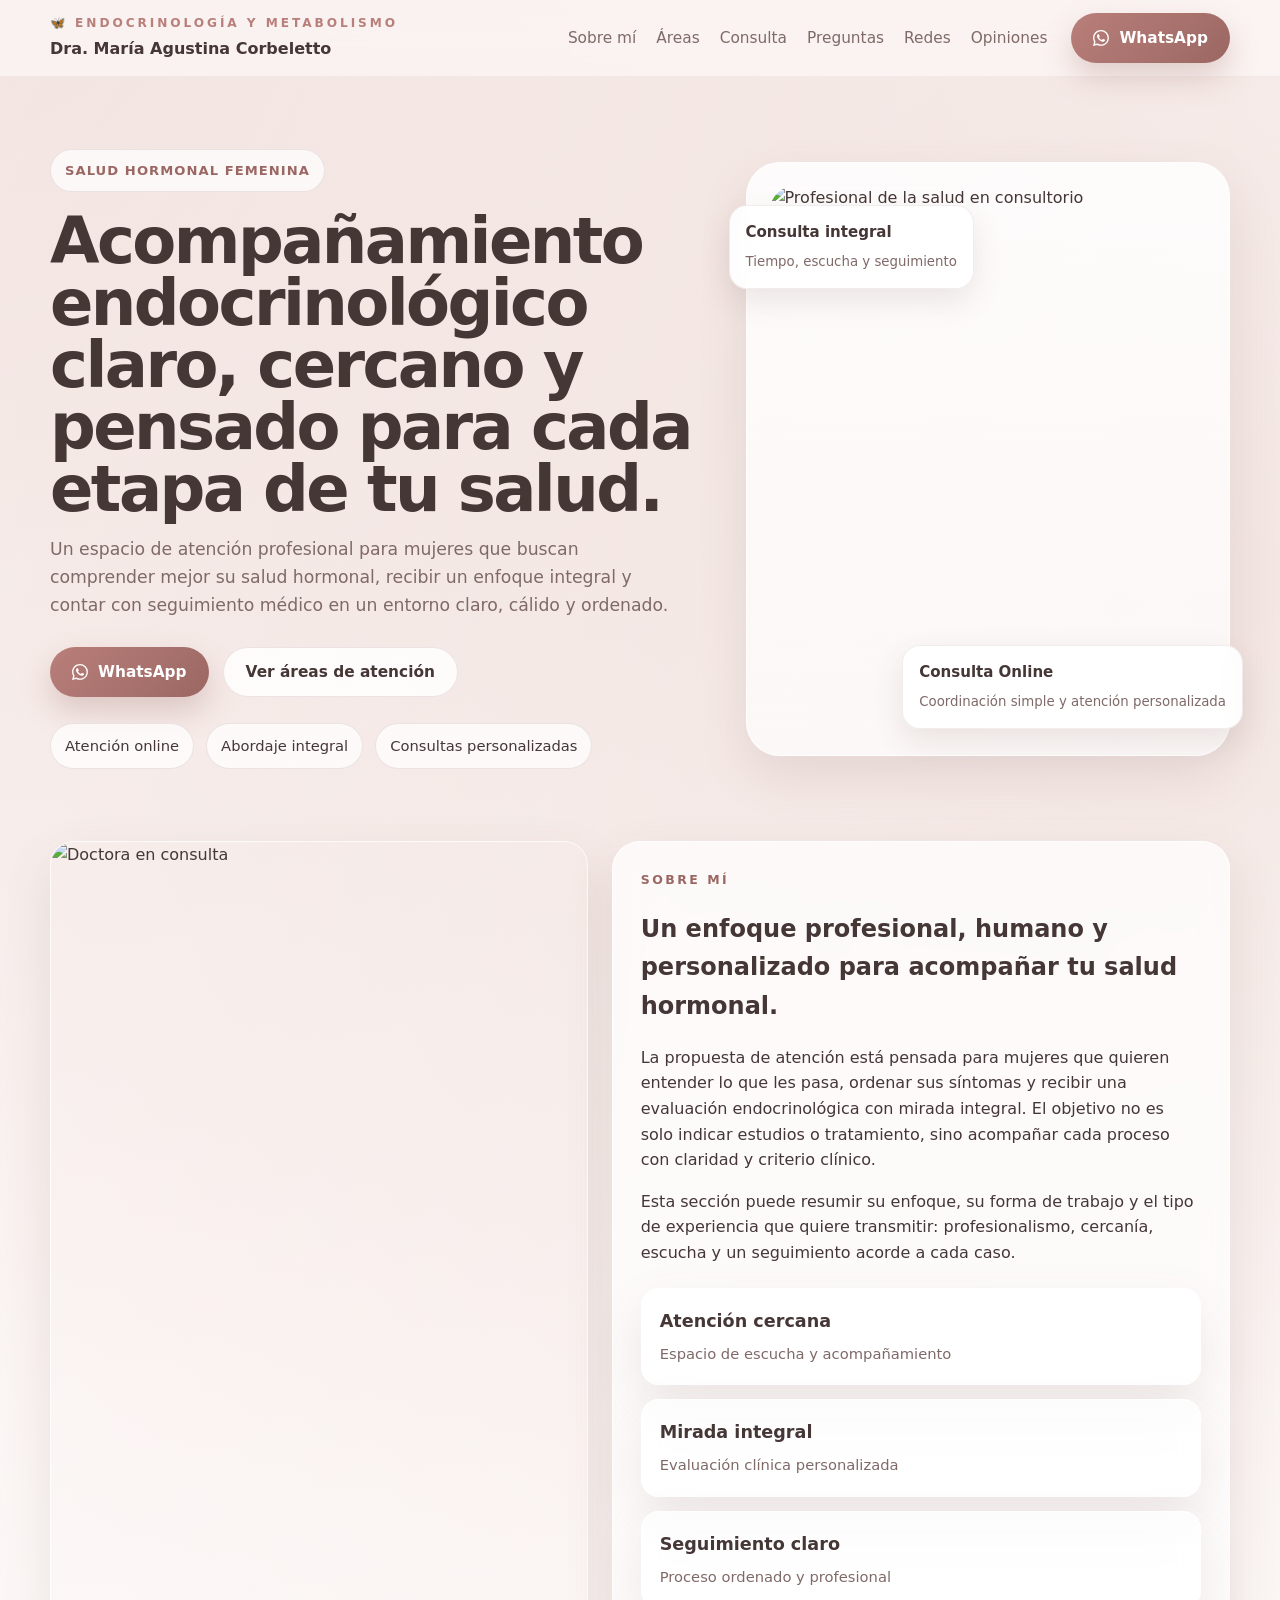
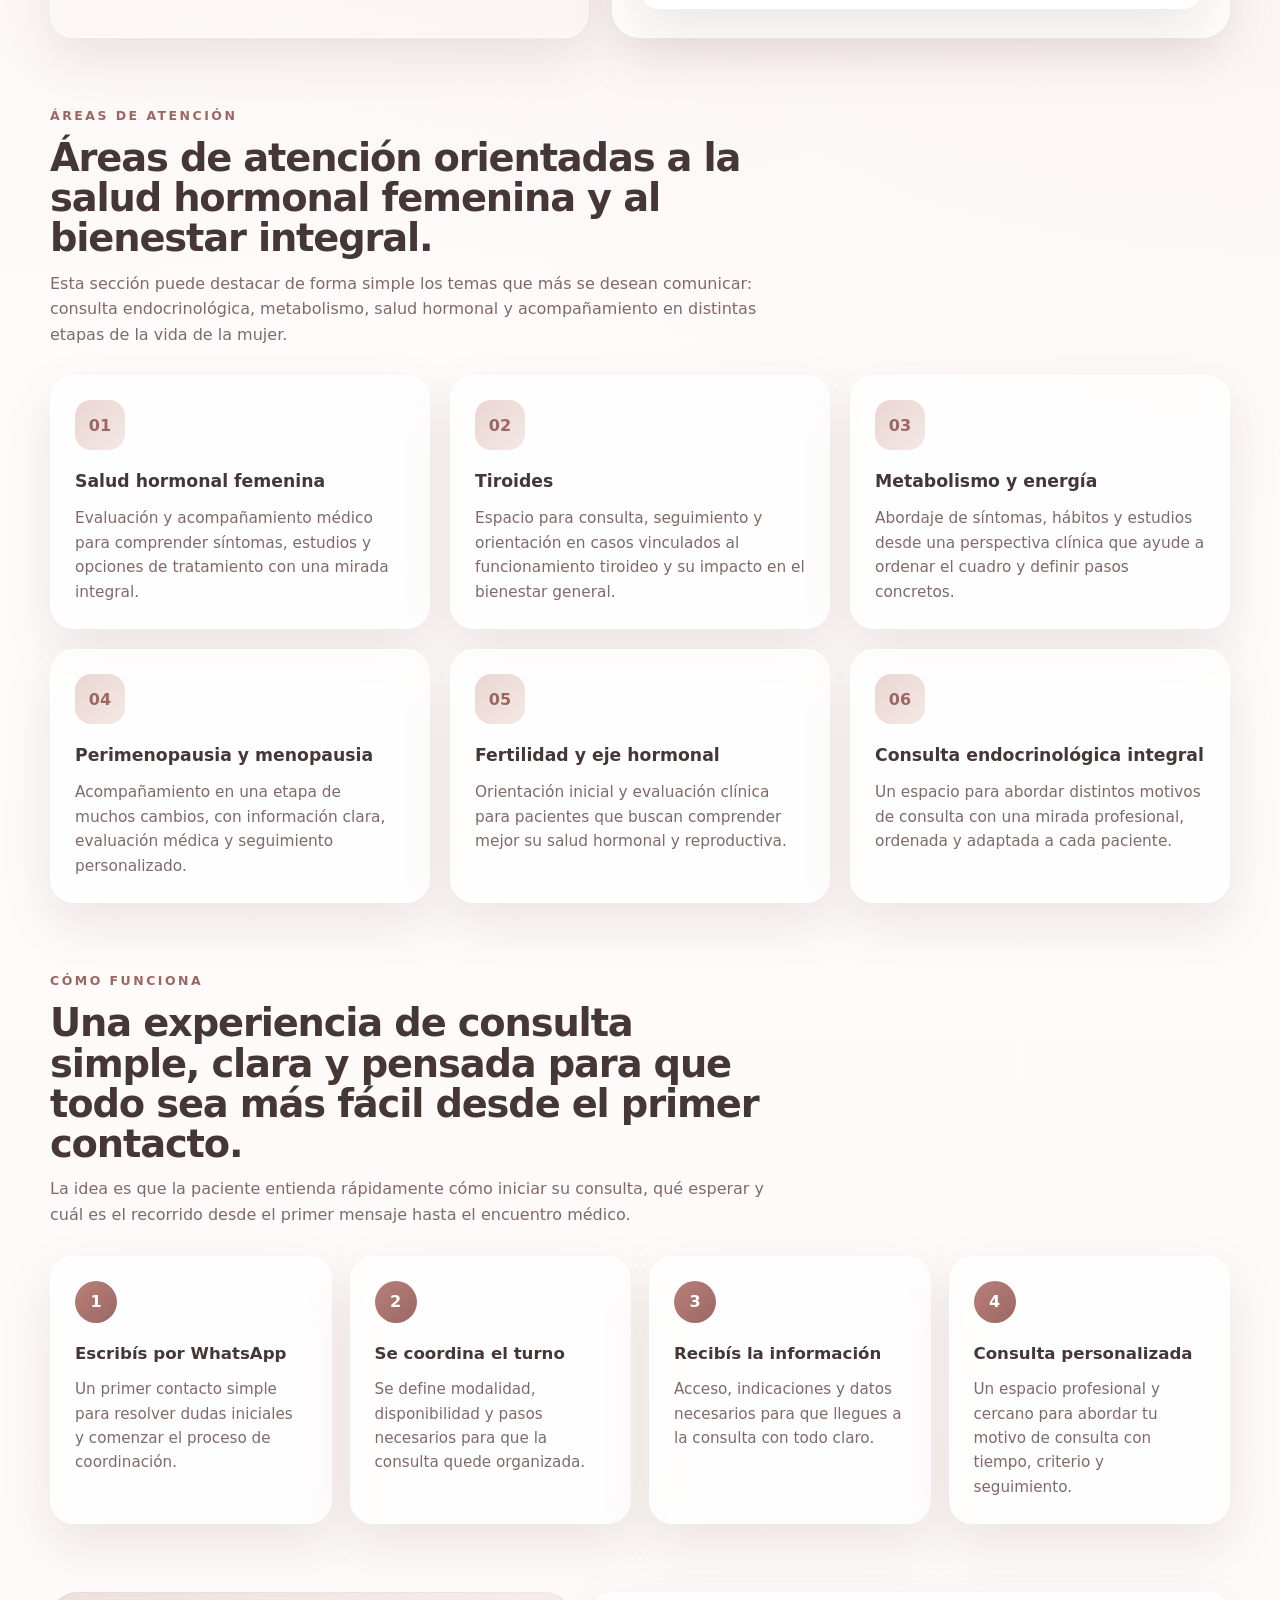
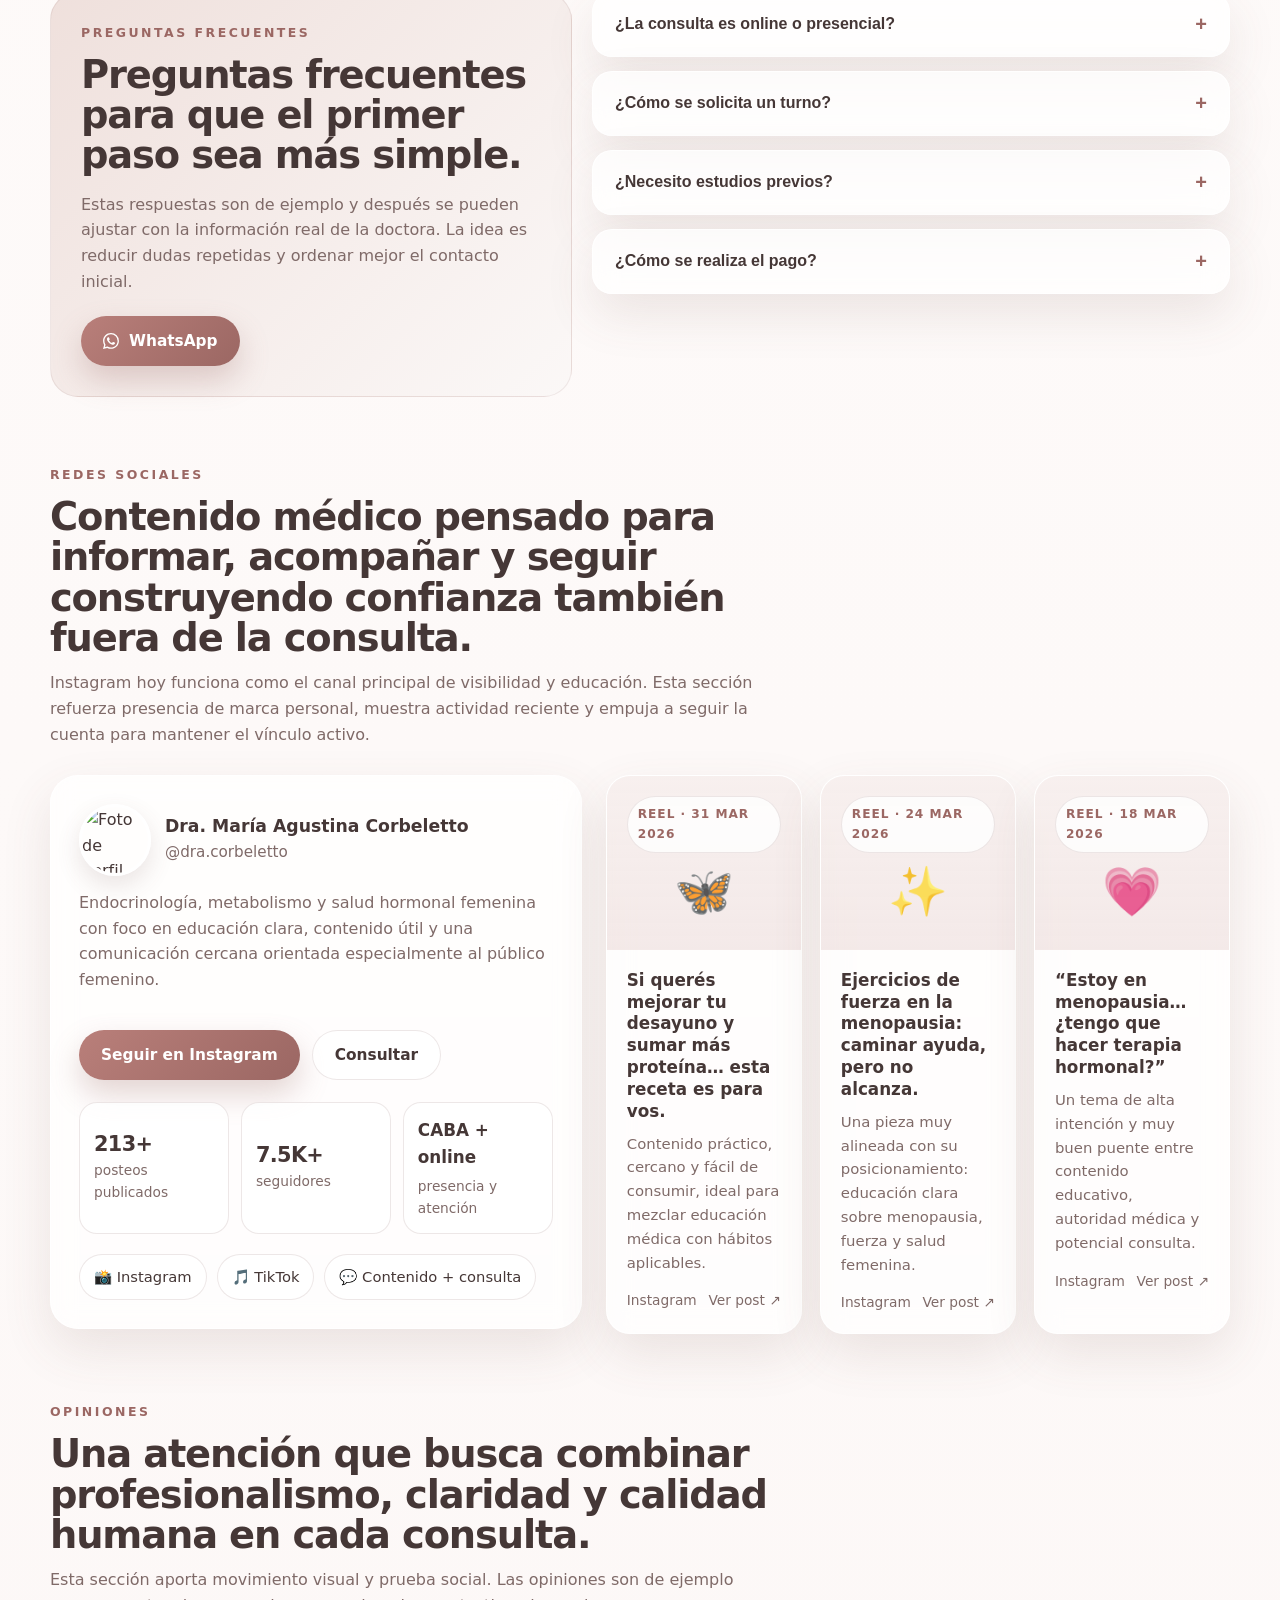
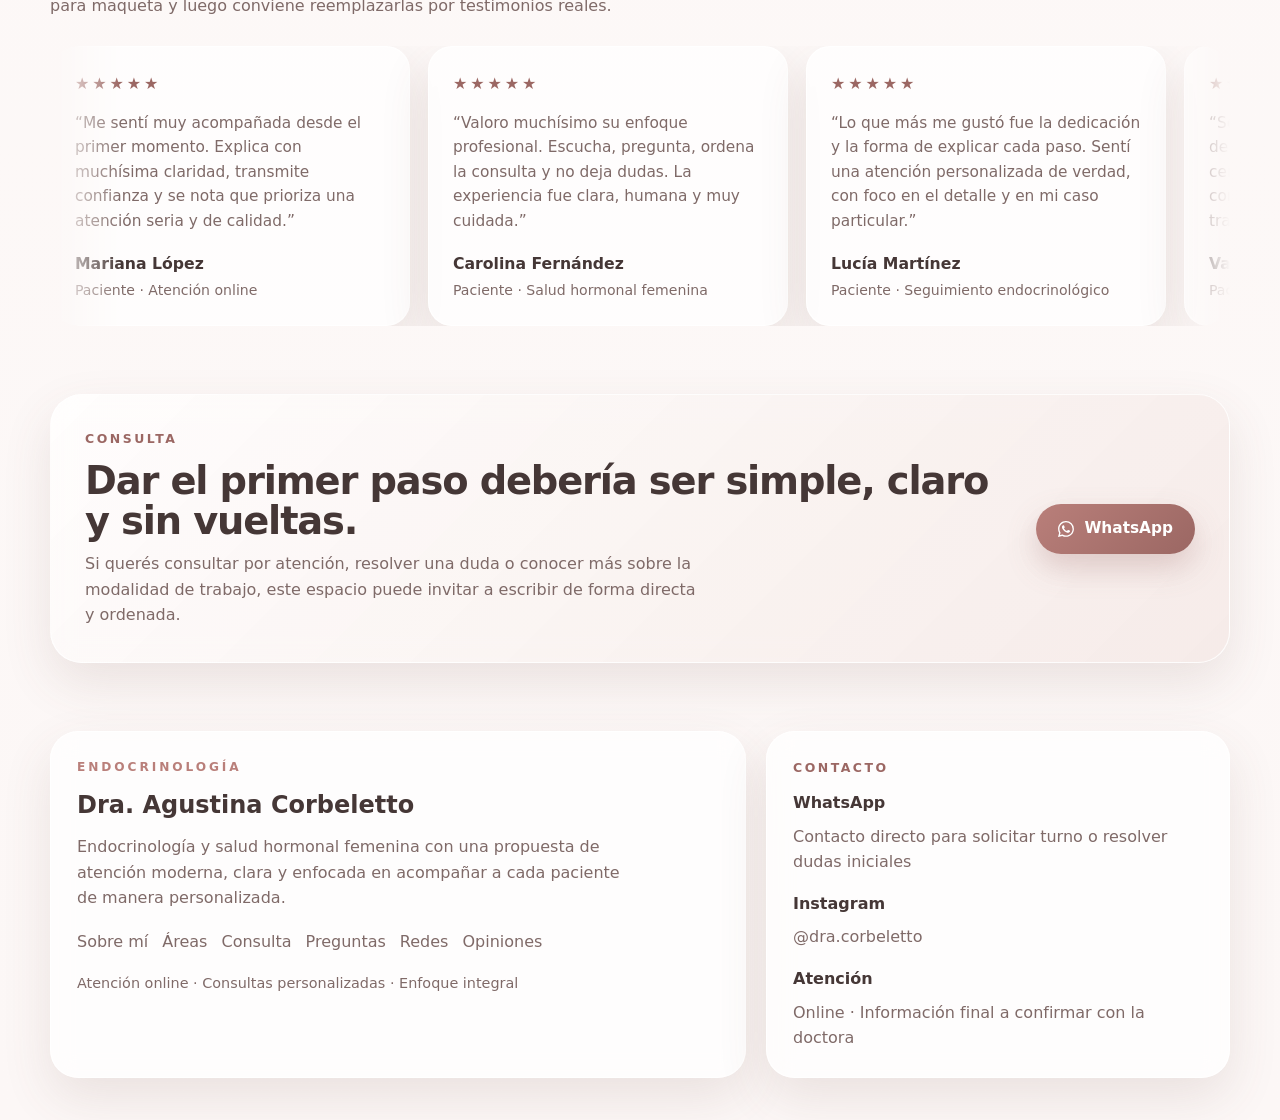
==== DraCorbeletto.html @ 0c569288 "FC" ====
<!DOCTYPE html>
<html lang="es">
  <head>
    <meta charset="UTF-8" />
    <meta name="viewport" content="width=device-width, initial-scale=1.0" />
    <meta name="description" content="Dra. María Agustina Corbeletto. Endocrinología, metabolismo y salud hormonal femenina con atención online." />
    <meta name="keywords" content="endocrinología, salud hormonal femenina, metabolismo, tiroides, menopausia, fertilidad, endocrinóloga, CABA, Recoleta, videoconsulta" />
    <meta name="author" content="Dra. María Agustina Corbeletto" />
    <meta name="robots" content="index, follow, max-image-preview:large" />
    <meta name="theme-color" content="#b97f7a" />
    <meta name="format-detection" content="telephone=no" />
    <meta property="og:locale" content="es_AR" />
    <meta property="og:type" content="website" />
    <meta property="og:title" content="Dra. María Agustina Corbeletto | Endocrinología y salud hormonal femenina" />
    <meta property="og:description" content="Atención online con enfoque integral en salud hormonal femenina, metabolismo, tiroides y menopausia." />
    <meta property="og:site_name" content="Dra. María Agustina Corbeletto" />
    <meta property="og:image" content="/DraCorbeletto/img/IMG_2350.JPG" />
    <meta property="twitter:card" content="summary_large_image" />
    <meta property="twitter:title" content="Dra. María Agustina Corbeletto | Endocrinología y salud hormonal femenina" />
    <meta property="twitter:description" content="Atención online con enfoque integral en salud hormonal femenina, metabolismo, tiroides y menopausia." />
    <meta property="twitter:image" content="/DraCorbeletto/img/IMG_2350.JPG" />
    <!-- Reemplazar estas URLs por el dominio final al publicar -->
    <link rel="canonical" href="https://tusitio.com/" />
    <meta property="og:url" content="https://tusitio.com/" />
    <link rel="icon" type="image/svg+xml" href="data:image/svg+xml,%3Csvg xmlns='http://www.w3.org/2000/svg' viewBox='0 0 100 100'%3E%3Ctext y='.9em' font-size='90'%3E🦋%3C/text%3E%3C/svg%3E" />
    <title>Dra. María Agustina Corbeletto | Endocrinología y salud hormonal femenina</title>
    <style>
      :root {
        --bg: #fcf7f6;
        --surface: rgba(255, 255, 255, 0.72);
        --surface-strong: #ffffff;
        --text: #453736;
        --muted: #7f6a68;
        --line: rgba(146, 108, 104, 0.16);
        --primary: #b97f7a;
        --primary-dark: #9b6763;
        --accent: #ead6d2;
        --accent-2: #f4e8e5;
        --shadow: 0 20px 50px rgba(103, 73, 69, 0.12);
        --radius-xl: 28px;
        --radius-lg: 20px;
        --radius-md: 16px;
        --max: 1180px;
      }

      * {
        box-sizing: border-box;
      }

      html {
        scroll-behavior: smooth;
      }

      body {
        margin: 0;
        font-family: Inter, ui-sans-serif, system-ui, -apple-system, BlinkMacSystemFont, "Segoe UI", sans-serif;
        color: var(--text);
        background:
          radial-gradient(circle at top left, rgba(233, 210, 205, 0.55), transparent 32%),
          radial-gradient(circle at right 10%, rgba(244, 232, 229, 0.9), transparent 28%),
          linear-gradient(180deg, #fffdfc 0%, var(--bg) 100%);
        line-height: 1.6;
      }

      img {
        max-width: 100%;
        display: block;
      }

      a {
        color: inherit;
        text-decoration: none;
      }

      .container {
        width: min(calc(100% - 32px), var(--max));
        margin: 0 auto;
      }

      .site-header {
        position: sticky;
        top: 0;
        z-index: 1000;
        backdrop-filter: blur(18px);
        background: rgba(252, 247, 246, 0.72);
        border-bottom: 1px solid rgba(146, 108, 104, 0.08);
      }

      .header-inner {
        min-height: 76px;
        display: flex;
        align-items: center;
        justify-content: space-between;
        gap: 20px;
      }

      .brand {
        display: flex;
        flex-direction: column;
        gap: 2px;
      }

      .brand-mark {
        font-size: 0.76rem;
        letter-spacing: 0.24em;
        text-transform: uppercase;
        color: var(--primary);
        font-weight: 700;
      }

      .brand-name {
        font-size: 1rem;
        font-weight: 600;
      }

      .nav {
        display: flex;
        align-items: center;
        gap: 24px;
      }

      .nav-links {
        display: flex;
        gap: 20px;
        color: var(--muted);
        font-size: 0.96rem;
      }

      .nav-links a:hover {
        color: var(--text);
      }

      .btn {
        display: inline-flex;
        align-items: center;
        justify-content: center;
        gap: 10px;
        min-height: 50px;
        padding: 0 22px;
        border-radius: 999px;
        font-size: 0.96rem;
        font-weight: 600;
        transition: transform 0.2s ease, box-shadow 0.2s ease, background 0.2s ease;
        cursor: pointer;
      }

      .btn:hover {
        transform: translateY(-1px);
      }

      .btn-primary {
        color: #fff;
        background: linear-gradient(135deg, var(--primary) 0%, var(--primary-dark) 100%);
        box-shadow: 0 14px 30px rgba(155, 103, 99, 0.28);
      }

      .btn-secondary {
        color: var(--text);
        background: rgba(255, 255, 255, 0.84);
        border: 1px solid var(--line);
      }

      .hero {
        padding: 72px 0 38px;
      }

      .hero-grid {
        display: grid;
        grid-template-columns: 1.15fr 0.85fr;
        align-items: center;
        gap: 40px;
      }

      .eyebrow {
        display: inline-flex;
        align-items: center;
        gap: 8px;
        padding: 10px 14px;
        background: rgba(255, 255, 255, 0.72);
        border: 1px solid var(--line);
        border-radius: 999px;
        font-size: 0.82rem;
        color: var(--primary-dark);
        font-weight: 700;
        letter-spacing: 0.08em;
        text-transform: uppercase;
      }

      .hero h1 {
        margin: 18px 0 16px;
        font-size: clamp(2.5rem, 5vw, 4.8rem);
        line-height: 0.97;
        letter-spacing: -0.04em;
      }

      .hero p {
        margin: 0;
        max-width: 620px;
        color: var(--muted);
        font-size: 1.08rem;
      }

      .hero-actions {
        display: flex;
        gap: 14px;
        flex-wrap: wrap;
        margin-top: 28px;
      }

      .hero-points {
        display: flex;
        flex-wrap: wrap;
        gap: 12px;
        margin-top: 26px;
      }

      .pill {
        padding: 10px 14px;
        border-radius: 999px;
        background: rgba(255, 255, 255, 0.72);
        border: 1px solid var(--line);
        color: var(--text);
        font-size: 0.92rem;
      }

      .hero-card {
        position: relative;
        border-radius: 34px;
        padding: 22px;
        background: linear-gradient(180deg, rgba(255,255,255,0.84), rgba(255,255,255,0.68));
        border: 1px solid rgba(255,255,255,0.8);
        box-shadow: var(--shadow);
      }

      .portrait {
        aspect-ratio: 4 / 5;
        border-radius: 28px;
        overflow: hidden;
        position: relative;
      }

      .portrait img {
        width: 100%;
        height: 100%;
        object-fit: cover;
      }

      .floating-card {
        position: absolute;
        background: rgba(255, 255, 255, 0.92);
        border: 1px solid rgba(146, 108, 104, 0.12);
        backdrop-filter: blur(12px);
        box-shadow: 0 12px 30px rgba(104, 72, 69, 0.12);
        border-radius: 18px;
        padding: 14px 16px;
      }

      .floating-card.top {
        left: -18px;
        top: 42px;
      }

      .floating-card.bottom {
        right: -14px;
        bottom: 26px;
      }

      .floating-card strong {
        display: block;
        font-size: 0.94rem;
        margin-bottom: 4px;
      }

      .floating-card small {
        color: var(--muted);
      }

      section {
        padding: 34px 0;
      }

      .section-head {
        max-width: 720px;
        margin-bottom: 28px;
      }

      .section-kicker {
        font-size: 0.78rem;
        font-weight: 700;
        color: var(--primary-dark);
        text-transform: uppercase;
        letter-spacing: 0.2em;
        margin-bottom: 12px;
      }

      .section-head h2 {
        margin: 0 0 12px;
        font-size: clamp(1.85rem, 3vw, 3rem);
        line-height: 1.05;
        letter-spacing: -0.03em;
      }

      .section-head p {
        margin: 0;
        color: var(--muted);
        font-size: 1rem;
      }

      .about-grid {
        display: grid;
        grid-template-columns: 1fr 1.15fr;
        gap: 24px;
      }

      .glass-card,
      .feature-card,
      .step,
      .faq-item,
      .cta-box,
      .metric,
      .contact-card {
        background: var(--surface);
        border: 1px solid rgba(255, 255, 255, 0.8);
        backdrop-filter: blur(12px);
        box-shadow: var(--shadow);
      }

      .glass-card {
        border-radius: var(--radius-xl);
        padding: 28px;
      }

      .about-image {
        min-height: 420px;
        border-radius: 24px;
        overflow: hidden;
        border: 1px solid rgba(255,255,255,0.8);
        box-shadow: var(--shadow);
      }

      .about-image img {
        width: 100%;
        height: 100%;
        min-height: 420px;
        object-fit: cover;
      }

      .metric-row {
        display: grid;
        grid-template-columns: repeat(1, 1fr);
        gap: 14px;
        margin-top: 22px;
      }

      .metric {
        border-radius: 18px;
        padding: 18px;
      }

      .metric strong {
        display: block;
        font-size: 1.1rem;
        margin-bottom: 6px;
      }

      .metric span {
        color: var(--muted);
        font-size: 0.92rem;
      }

      .features-grid {
        display: grid;
        grid-template-columns: repeat(3, 1fr);
        gap: 20px;
      }

      .feature-card {
        border-radius: 24px;
        padding: 24px;
      }

      .feature-icon {
        width: 50px;
        height: 50px;
        border-radius: 16px;
        background: linear-gradient(135deg, var(--accent) 0%, var(--accent-2) 100%);
        display: grid;
        place-items: center;
        font-weight: 800;
        color: var(--primary-dark);
        margin-bottom: 18px;
      }

      .feature-card h3 {
        margin: 0 0 10px;
        font-size: 1.08rem;
      }

      .feature-card p {
        margin: 0;
        color: var(--muted);
        font-size: 0.96rem;
      }

      .steps-grid {
        display: grid;
        grid-template-columns: repeat(4, 1fr);
        gap: 18px;
      }

      .step {
        border-radius: 24px;
        padding: 24px;
        position: relative;
      }

      .step-number {
        display: inline-flex;
        align-items: center;
        justify-content: center;
        width: 42px;
        height: 42px;
        border-radius: 999px;
        background: linear-gradient(135deg, var(--primary) 0%, var(--primary-dark) 100%);
        color: white;
        font-weight: 700;
        margin-bottom: 18px;
      }

      .step h3 {
        margin: 0 0 10px;
        font-size: 1.04rem;
      }

      .step p {
        margin: 0;
        color: var(--muted);
        font-size: 0.95rem;
      }

      .faq-layout {
        display: grid;
        grid-template-columns: 0.9fr 1.1fr;
        gap: 20px;
        align-items: start;
      }

      .faq-side {
        padding: 30px;
        border-radius: 28px;
        background: linear-gradient(135deg, #efe0dc 0%, #fbf8f7 100%);
        border: 1px solid rgba(146, 108, 104, 0.12);
      }

      .faq-side p {
        color: var(--muted);
        margin-bottom: 22px;
      }

      .faq-list {
        display: grid;
        gap: 14px;
      }

      .faq-item {
        border-radius: 20px;
        overflow: hidden;
      }

      .faq-question {
        width: 100%;
        border: 0;
        background: transparent;
        text-align: left;
        padding: 20px 22px;
        font-size: 1rem;
        font-weight: 600;
        color: var(--text);
        display: flex;
        align-items: center;
        justify-content: space-between;
        cursor: pointer;
      }

      .faq-question span:last-child {
        color: var(--primary-dark);
        font-size: 1.25rem;
      }

      .faq-answer {
        max-height: 0;
        overflow: hidden;
        transition: max-height 0.28s ease;
      }

      .faq-answer p {
        margin: 0;
        padding: 0 22px 20px;
        color: var(--muted);
      }

      .cta-box {
        border-radius: 32px;
        padding: 34px;
        display: flex;
        align-items: center;
        justify-content: space-between;
        gap: 28px;
        background: linear-gradient(135deg, rgba(255,255,255,0.76) 0%, rgba(244,232,229,0.82) 100%);
      }

      .cta-box h2 {
        margin: 0 0 10px;
        font-size: clamp(1.8rem, 3vw, 3rem);
        line-height: 1.04;
        letter-spacing: -0.03em;
      }

      .cta-box p {
        margin: 0;
        color: var(--muted);
        max-width: 620px;
      }
      .social-shell {
        display: grid;
        grid-template-columns: 0.92fr 1.08fr;
        gap: 24px;
        align-items: start;
      }

      .social-profile,
      .social-post {
        background: var(--surface);
        border: 1px solid rgba(255, 255, 255, 0.8);
        backdrop-filter: blur(12px);
        box-shadow: var(--shadow);
      }

      .social-profile {
        border-radius: 28px;
        padding: 28px;
        position: sticky;
        top: 110px;
      }

      .social-badge {
        display: inline-flex;
        align-items: center;
        gap: 10px;
        padding: 10px 14px;
        border-radius: 999px;
        background: rgba(255,255,255,0.8);
        border: 1px solid var(--line);
        font-size: 0.9rem;
        color: var(--primary-dark);
        font-weight: 700;
        margin-bottom: 18px;
      }


      .social-profile-head {
        display: flex;
        align-items: center;
        gap: 14px;
        margin-bottom: 14px;
      }

      .social-profile-avatar {
        width: 72px;
        height: 72px;
        border-radius: 50%;
        overflow: hidden;
        flex-shrink: 0;
        border: 3px solid rgba(255,255,255,0.9);
        box-shadow: 0 10px 24px rgba(103, 73, 69, 0.14);
      }

      .social-profile-avatar img {
        width: 100%;
        height: 100%;
        object-fit: cover;
      }

      .social-profile-title {
        min-width: 0;
      }

      .social-profile-title h3 {
        margin: 0 0 6px;
        font-size: 1.8rem;
        line-height: 1.05;
      }

      .social-profile-title .social-badge {
        margin-bottom: 0;
      }


      .social-profile p {
        margin: 0 0 18px;
        color: var(--muted);
      }

      .social-actions {
        display: flex;
        flex-wrap: wrap;
        gap: 12px;
        margin: 20px 0 22px;
      }

      .social-mini-stats {
        display: grid;
        grid-template-columns: repeat(3, 1fr);
        gap: 12px;
      }

      .social-stat {
        padding: 14px;
        border-radius: 18px;
        background: rgba(255,255,255,0.8);
        border: 1px solid var(--line);
      }

      .social-stat strong {
        display: block;
        font-size: 1.05rem;
        margin-bottom: 4px;
      }

      .social-stat span {
        color: var(--muted);
        font-size: 0.86rem;
      }

      .social-platforms {
        display: flex;
        flex-wrap: wrap;
        gap: 10px;
        margin-top: 20px;
      }

      .social-chip {
        display: inline-flex;
        align-items: center;
        gap: 8px;
        padding: 10px 14px;
        border-radius: 999px;
        background: rgba(255,255,255,0.8);
        border: 1px solid var(--line);
        color: var(--text);
        font-size: 0.92rem;
      }

      .social-grid {
        display: grid;
        grid-template-columns: repeat(3, 1fr);
        gap: 18px;
      }

      .social-post {
        border-radius: 24px;
        overflow: hidden;
      }

      .social-post-cover {
        aspect-ratio: 6 / 5;
        background: linear-gradient(180deg, rgba(233, 214, 210, 0.35) 0%, rgba(185, 127, 122, 0.16) 100%);
        padding: 20px;
        display: flex;
        flex-direction: column;
        justify-content: space-between;
      }

      .social-post-tag {
        align-self: flex-start;
        font-size: 0.76rem;
        font-weight: 700;
        letter-spacing: 0.08em;
        text-transform: uppercase;
        padding: 8px 10px;
        border-radius: 999px;
        background: rgba(255,255,255,0.82);
        border: 1px solid var(--line);
        color: var(--primary-dark);
      }

      .social-post-visual {
        display: flex;
        justify-content: center;
        align-items: center;
        font-size: 3rem;
        color: var(--primary-dark);
        opacity: 0.8;
      }

      .social-post-body {
        padding: 20px;
      }

      .social-post-body h3 {
        margin: 0 0 10px;
        font-size: 1.05rem;
        line-height: 1.3;
      }

      .social-post-body p {
        margin: 0 0 14px;
        color: var(--muted);
        font-size: 0.93rem;
      }
            .social-handle {
        display: flex;
        flex-direction: column;
        gap: 4px;
      }

      .social-handle strong {
        font-size: 1.08rem;
      }

      .social-handle span {
        color: var(--muted);
        font-size: 0.95rem;
      }

      .social-post-meta {
        display: flex;
        justify-content: space-between;
        gap: 10px;
        align-items: center;
        color: var(--muted);
        font-size: 0.86rem;
      }

      .site-footer {
        padding: 34px 0 42px;
      }

      .footer-grid {
        display: grid;
        grid-template-columns: 1.2fr 0.8fr;
        gap: 20px;
      }

      .contact-card {
        border-radius: 28px;
        padding: 26px;
      }

      .footer-links {
        display: flex;
        flex-wrap: wrap;
        gap: 14px;
        margin-top: 18px;
        color: var(--muted);
      }

      .footer-note {
        margin-top: 18px;
        font-size: 0.9rem;
        color: var(--muted);
      }

      .mobile-menu-btn {
        display: none;
        border: 0;
        background: rgba(255,255,255,0.84);
        width: 46px;
        height: 46px;
        border-radius: 14px;
        box-shadow: 0 10px 22px rgba(103, 73, 69, 0.08);
        cursor: pointer;
      }

      @media (max-width: 1080px) {
        .hero-grid,
        .about-grid,
        .faq-layout,
        .footer-grid,
        .cta-box,
        .social-shell {
          grid-template-columns: 1fr;
        }

        .social-grid {
          grid-template-columns: repeat(3, 1fr);
        }

        .social-profile {
          position: static;
          top: auto;
        }

        .features-grid {
          grid-template-columns: repeat(2, 1fr);
        }

        .steps-grid {
          grid-template-columns: repeat(2, 1fr);
        }

        .hero-card {
          max-width: 560px;
          margin: 0 auto;
        }
      }

      
      @media (max-width: 920px) {
        .testimonial-card {
          flex: 0 0 calc((100% - 18px) / 2);
        }
      }

      @media (max-width: 760px) {
        .nav-links,
        .desktop-cta {
          display: none;
        }

        .mobile-menu-btn {
          display: inline-grid;
          place-items: center;
        }

        .nav.is-open .nav-links {
          display: grid;
          position: absolute;
          left: 16px;
          right: 16px;
          top: 84px;
          gap: 0;
          background: rgba(255,255,255,0.95);
          border: 1px solid rgba(146, 108, 104, 0.12);
          border-radius: 20px;
          overflow: hidden;
          box-shadow: var(--shadow);
        }

        .nav.is-open .nav-links a {
          padding: 16px 18px;
          border-bottom: 1px solid rgba(146, 108, 104, 0.08);
        }

        .nav.is-open .nav-links a:last-child {
          border-bottom: 0;
        }

        .hero {
          padding-top: 40px;
        }

        .hero h1 {
          font-size: clamp(2.2rem, 12vw, 3.4rem);
        }

        .hero-actions {
          flex-direction: column;
        }

        .btn {
          width: 100%;
        }

        .features-grid,
        .steps-grid,
        .metric-row,
        .social-mini-stats,
        .social-grid {
          grid-template-columns: 1fr;
        }

        .testimonial-card {
          flex: 0 0 100%;
          width: 100%;
        }

        .testimonial-track {
          gap: 0;
        }

        .testimonial-viewport {
          border-radius: 24px;
        }

        .testimonial-card {
          padding: 22px 18px;
        }

        .testimonial-card p {
          font-size: 0.94rem;
        }

        .testimonial-stars {
          letter-spacing: 0.12em;
        }

        .floating-card.top {
          left: 10px;
          top: 10px;
        }

        .floating-card.bottom {
          right: 10px;
          bottom: 10px;
        }
      }
    
      .social-profile {
        display: flex;
        flex-direction: column;
        justify-content: flex-start;
      }

      .social-profile-head {
        align-items: center;
      }

      .social-handle {
        min-width: 0;
      }

      .social-handle strong {
        display: block;
        font-size: 1.08rem;
        line-height: 1.2;
      }

      .social-handle span {
        display: block;
        color: var(--muted);
        font-size: 0.95rem;
      }

      .social-mini-stats .social-stat {
        min-height: 96px;
        display: flex;
        flex-direction: column;
        justify-content: center;
      }

      .social-mini-stats .social-stat strong[data-count] {
        font-size: 1.3rem;
        line-height: 1;
        letter-spacing: -0.03em;
      }

    
      .wa-icon {
        width: 18px;
        height: 18px;
        flex-shrink: 0;
        display: inline-block;
      }

      .btn-primary .wa-icon {
        color: #ffffff;
      }

      .btn-secondary .wa-icon {
        color: var(--primary-dark);
      }

      .testimonial-section {
        overflow: hidden;
      }

      .testimonial-slider {
        position: relative;
      }

      .testimonial-viewport {
        overflow: hidden;
        border-radius: 28px;
        mask-image: linear-gradient(to right, transparent 0, black 6%, black 94%, transparent 100%);
        -webkit-mask-image: linear-gradient(to right, transparent 0, black 6%, black 94%, transparent 100%);
      }

      .testimonial-track {
        display: flex;
        gap: 18px;
        width: max-content;
        will-change: transform;
        animation: testimonial-marquee 42s linear infinite;
      }

      .testimonial-slider:hover .testimonial-track {
        animation-play-state: paused;
      }

      .testimonial-card {
        flex: 0 0 360px;
        width: 360px;
        min-width: 360px;
        border-radius: 24px;
        padding: 24px;
        background: var(--surface);
        border: 1px solid rgba(255, 255, 255, 0.8);
        backdrop-filter: blur(12px);
        box-shadow: var(--shadow);
      }

      .testimonial-stars {
        color: var(--primary-dark);
        letter-spacing: 0.18em;
        margin-bottom: 14px;
        font-size: 1rem;
      }

      .testimonial-card p {
        margin: 0 0 18px;
        color: var(--muted);
        font-size: 0.96rem;
      }

      .testimonial-author {
        display: flex;
        flex-direction: column;
        gap: 2px;
      }

      .testimonial-author strong {
        font-size: 0.98rem;
      }

      .testimonial-author span {
        color: var(--muted);
        font-size: 0.88rem;
      }

      .testimonial-dots {
        display: none !important;
      }

      @keyframes testimonial-marquee {
        from { transform: translateX(0); }
        to { transform: translateX(calc(-50% - 9px)); }
      }

      @media (max-width: 920px) {
        .testimonial-track {
          animation-duration: 34s;
        }
        .testimonial-card {
          flex: 0 0 320px;
          width: 320px;
          min-width: 320px;
        }
      }

      @media (max-width: 760px) {
        .testimonial-viewport {
          border-radius: 24px;
          mask-image: none;
          -webkit-mask-image: none;
        }

        .testimonial-track {
          gap: 14px;
          animation-duration: 30s;
        }

        .testimonial-card {
          flex: 0 0 86vw;
          width: 86vw;
          min-width: 86vw;
          padding: 20px 18px;
        }

        .testimonial-card p {
          font-size: 0.94rem;
        }

        .testimonial-stars {
          letter-spacing: 0.12em;
        }
      }

    </style>
  </head>
  <body>
    <header class="site-header">
      <div class="container header-inner">
        <a href="#top" class="brand">
          <span class="brand-mark">🦋 Endocrinología y Metabolismo</span>
          <span class="brand-name">Dra. María Agustina Corbeletto</span>
        </a>

        <nav class="nav" id="nav">
          <div class="nav-links">
            <a href="#sobre">Sobre mí</a>
            <a href="#areas">Áreas</a>
            <a href="#proceso">Consulta</a>
            <a href="#faq">Preguntas</a>
            <a href="#redes">Redes</a>
            <a href="#opiniones">Opiniones</a>
          </div>
          <a href="#contacto" class="btn btn-primary desktop-cta"><svg xmlns="http://www.w3.org/2000/svg" width="16" height="16" fill="currentColor" class="bi bi-whatsapp" viewBox="0 0 16 16">
  <path d="M13.601 2.326A7.85 7.85 0 0 0 7.994 0C3.627 0 .068 3.558.064 7.926c0 1.399.366 2.76 1.057 3.965L0 16l4.204-1.102a7.9 7.9 0 0 0 3.79.965h.004c4.368 0 7.926-3.558 7.93-7.93A7.9 7.9 0 0 0 13.6 2.326zM7.994 14.521a6.6 6.6 0 0 1-3.356-.92l-.24-.144-2.494.654.666-2.433-.156-.251a6.56 6.56 0 0 1-1.007-3.505c0-3.626 2.957-6.584 6.591-6.584a6.56 6.56 0 0 1 4.66 1.931 6.56 6.56 0 0 1 1.928 4.66c-.004 3.639-2.961 6.592-6.592 6.592m3.615-4.934c-.197-.099-1.17-.578-1.353-.646-.182-.065-.315-.099-.445.099-.133.197-.513.646-.627.775-.114.133-.232.148-.43.05-.197-.1-.836-.308-1.592-.985-.59-.525-.985-1.175-1.103-1.372-.114-.198-.011-.304.088-.403.087-.088.197-.232.296-.346.1-.114.133-.198.198-.33.065-.134.034-.248-.015-.347-.05-.099-.445-1.076-.612-1.47-.16-.389-.323-.335-.445-.34-.114-.007-.247-.007-.38-.007a.73.73 0 0 0-.529.247c-.182.198-.691.677-.691 1.654s.71 1.916.81 2.049c.098.133 1.394 2.132 3.383 2.992.47.205.84.326 1.129.418.475.152.904.129 1.246.08.38-.058 1.171-.48 1.338-.943.164-.464.164-.86.114-.943-.049-.084-.182-.133-.38-.232"/>
</svg> WhatsApp</a>
          <button class="mobile-menu-btn" id="menuBtn" aria-label="Abrir menú">☰</button>
        </nav>
      </div>
    </header>

    <main id="top">
      <section class="hero">
        <div class="container hero-grid">
          <div>
            <div class="eyebrow">Salud hormonal femenina</div>
            <h1>Acompañamiento endocrinológico claro, cercano y pensado para cada etapa de tu salud.</h1>
            <p>
              Un espacio de atención profesional para mujeres que buscan comprender mejor su salud hormonal, recibir un enfoque integral y contar con seguimiento médico en un entorno claro, cálido y ordenado.
            </p>

            <div class="hero-actions">
              <a href="#contacto" class="btn btn-primary"><svg xmlns="http://www.w3.org/2000/svg" width="16" height="16" fill="currentColor" class="bi bi-whatsapp" viewBox="0 0 16 16">
  <path d="M13.601 2.326A7.85 7.85 0 0 0 7.994 0C3.627 0 .068 3.558.064 7.926c0 1.399.366 2.76 1.057 3.965L0 16l4.204-1.102a7.9 7.9 0 0 0 3.79.965h.004c4.368 0 7.926-3.558 7.93-7.93A7.9 7.9 0 0 0 13.6 2.326zM7.994 14.521a6.6 6.6 0 0 1-3.356-.92l-.24-.144-2.494.654.666-2.433-.156-.251a6.56 6.56 0 0 1-1.007-3.505c0-3.626 2.957-6.584 6.591-6.584a6.56 6.56 0 0 1 4.66 1.931 6.56 6.56 0 0 1 1.928 4.66c-.004 3.639-2.961 6.592-6.592 6.592m3.615-4.934c-.197-.099-1.17-.578-1.353-.646-.182-.065-.315-.099-.445.099-.133.197-.513.646-.627.775-.114.133-.232.148-.43.05-.197-.1-.836-.308-1.592-.985-.59-.525-.985-1.175-1.103-1.372-.114-.198-.011-.304.088-.403.087-.088.197-.232.296-.346.1-.114.133-.198.198-.33.065-.134.034-.248-.015-.347-.05-.099-.445-1.076-.612-1.47-.16-.389-.323-.335-.445-.34-.114-.007-.247-.007-.38-.007a.73.73 0 0 0-.529.247c-.182.198-.691.677-.691 1.654s.71 1.916.81 2.049c.098.133 1.394 2.132 3.383 2.992.47.205.84.326 1.129.418.475.152.904.129 1.246.08.38-.058 1.171-.48 1.338-.943.164-.464.164-.86.114-.943-.049-.084-.182-.133-.38-.232"/>
</svg> WhatsApp</a>
              <a href="#areas" class="btn btn-secondary">Ver áreas de atención</a>
            </div>

            <div class="hero-points">
              <span class="pill">Atención online</span>
              <span class="pill">Abordaje integral</span>
              <span class="pill">Consultas personalizadas</span>
            </div>
          </div>

          <div class="hero-card">
            <div class="portrait">
              <img src="/DraCorbeletto/img/IMG_2350.JPG" alt="Profesional de la salud en consultorio" />
            </div>

            <div class="floating-card top">
              <strong>Consulta integral</strong>
              <small>Tiempo, escucha y seguimiento</small>
            </div>

            <div class="floating-card bottom">
              <strong>Consulta Online</strong>
              <small>Coordinación simple y atención personalizada</small>
            </div>
          </div>
        </div>
      </section>

      <section id="sobre">
        <div class="container about-grid">
          <div class="about-image">
            <img src="/DraCorbeletto/img/IMG_2359.JPG" alt="Doctora en consulta" />
          </div>

          <div class="glass-card">
            <div class="section-kicker">Sobre mí</div>
            <h2>Un enfoque profesional, humano y personalizado para acompañar tu salud hormonal.</h2>
            <p>
              La propuesta de atención está pensada para mujeres que quieren entender lo que les pasa, ordenar sus síntomas y recibir una evaluación endocrinológica con mirada integral. El objetivo no es solo indicar estudios o tratamiento, sino acompañar cada proceso con claridad y criterio clínico.
            </p>
            <p>
              Esta sección puede resumir su enfoque, su forma de trabajo y el tipo de experiencia que quiere transmitir: profesionalismo, cercanía, escucha y un seguimiento acorde a cada caso.
            </p>

            <div class="metric-row">
              <div class="metric">
                <strong>Atención cercana</strong>
                <span>Espacio de escucha y acompañamiento</span>
              </div>
              <div class="metric">
                <strong>Mirada integral</strong>
                <span>Evaluación clínica personalizada</span>
              </div>
              <div class="metric">
                <strong>Seguimiento claro</strong>
                <span>Proceso ordenado y profesional</span>
              </div>
            </div>
          </div>
        </div>
      </section>

      <section id="areas">
        <div class="container">
          <div class="section-head">
            <div class="section-kicker">Áreas de atención</div>
            <h2>Áreas de atención orientadas a la salud hormonal femenina y al bienestar integral.</h2>
            <p>
              Esta sección puede destacar de forma simple los temas que más se desean comunicar: consulta endocrinológica, metabolismo, salud hormonal y acompañamiento en distintas etapas de la vida de la mujer.
            </p>
          </div>

          <div class="features-grid">
            <article class="feature-card">
              <div class="feature-icon">01</div>
              <h3>Salud hormonal femenina</h3>
              <p>Evaluación y acompañamiento médico para comprender síntomas, estudios y opciones de tratamiento con una mirada integral.</p>
            </article>

            <article class="feature-card">
              <div class="feature-icon">02</div>
              <h3>Tiroides</h3>
              <p>Espacio para consulta, seguimiento y orientación en casos vinculados al funcionamiento tiroideo y su impacto en el bienestar general.</p>
            </article>

            <article class="feature-card">
              <div class="feature-icon">03</div>
              <h3>Metabolismo y energía</h3>
              <p>Abordaje de síntomas, hábitos y estudios desde una perspectiva clínica que ayude a ordenar el cuadro y definir pasos concretos.</p>
            </article>

            <article class="feature-card">
              <div class="feature-icon">04</div>
              <h3>Perimenopausia y menopausia</h3>
              <p>Acompañamiento en una etapa de muchos cambios, con información clara, evaluación médica y seguimiento personalizado.</p>
            </article>

            <article class="feature-card">
              <div class="feature-icon">05</div>
              <h3>Fertilidad y eje hormonal</h3>
              <p>Orientación inicial y evaluación clínica para pacientes que buscan comprender mejor su salud hormonal y reproductiva.</p>
            </article>

            <article class="feature-card">
              <div class="feature-icon">06</div>
              <h3>Consulta endocrinológica integral</h3>
              <p>Un espacio para abordar distintos motivos de consulta con una mirada profesional, ordenada y adaptada a cada paciente.</p>
            </article>
          </div>
        </div>
      </section>

      <section id="proceso">
        <div class="container">
          <div class="section-head">
            <div class="section-kicker">Cómo funciona</div>
            <h2>Una experiencia de consulta simple, clara y pensada para que todo sea más fácil desde el primer contacto.</h2>
            <p>
              La idea es que la paciente entienda rápidamente cómo iniciar su consulta, qué esperar y cuál es el recorrido desde el primer mensaje hasta el encuentro médico.
            </p>
          </div>

          <div class="steps-grid">
            <article class="step">
              <div class="step-number">1</div>
              <h3>Escribís por WhatsApp</h3>
              <p>Un primer contacto simple para resolver dudas iniciales y comenzar el proceso de coordinación.</p>
            </article>

            <article class="step">
              <div class="step-number">2</div>
              <h3>Se coordina el turno</h3>
              <p>Se define modalidad, disponibilidad y pasos necesarios para que la consulta quede organizada.</p>
            </article>

            <article class="step">
              <div class="step-number">3</div>
              <h3>Recibís la información</h3>
              <p>Acceso, indicaciones y datos necesarios para que llegues a la consulta con todo claro.</p>
            </article>

            <article class="step">
              <div class="step-number">4</div>
              <h3>Consulta personalizada</h3>
              <p>Un espacio profesional y cercano para abordar tu motivo de consulta con tiempo, criterio y seguimiento.</p>
            </article>
          </div>
        </div>
      </section>

      <section id="faq">
        <div class="container faq-layout">
          <div class="faq-side">
            <div class="section-kicker">Preguntas frecuentes</div>
            <h2 style="margin-top:0; margin-bottom: 12px; font-size: clamp(1.8rem, 3vw, 2.7rem); line-height: 1.05; letter-spacing: -0.03em;">
              Preguntas frecuentes para que el primer paso sea más simple.
            </h2>
            <p>
              Estas respuestas son de ejemplo y después se pueden ajustar con la información real de la doctora. La idea es reducir dudas repetidas y ordenar mejor el contacto inicial.
            </p>
            <a href="#" class="btn btn-primary"><svg xmlns="http://www.w3.org/2000/svg" width="16" height="16" fill="currentColor" class="bi bi-whatsapp" viewBox="0 0 16 16">
  <path d="M13.601 2.326A7.85 7.85 0 0 0 7.994 0C3.627 0 .068 3.558.064 7.926c0 1.399.366 2.76 1.057 3.965L0 16l4.204-1.102a7.9 7.9 0 0 0 3.79.965h.004c4.368 0 7.926-3.558 7.93-7.93A7.9 7.9 0 0 0 13.6 2.326zM7.994 14.521a6.6 6.6 0 0 1-3.356-.92l-.24-.144-2.494.654.666-2.433-.156-.251a6.56 6.56 0 0 1-1.007-3.505c0-3.626 2.957-6.584 6.591-6.584a6.56 6.56 0 0 1 4.66 1.931 6.56 6.56 0 0 1 1.928 4.66c-.004 3.639-2.961 6.592-6.592 6.592m3.615-4.934c-.197-.099-1.17-.578-1.353-.646-.182-.065-.315-.099-.445.099-.133.197-.513.646-.627.775-.114.133-.232.148-.43.05-.197-.1-.836-.308-1.592-.985-.59-.525-.985-1.175-1.103-1.372-.114-.198-.011-.304.088-.403.087-.088.197-.232.296-.346.1-.114.133-.198.198-.33.065-.134.034-.248-.015-.347-.05-.099-.445-1.076-.612-1.47-.16-.389-.323-.335-.445-.34-.114-.007-.247-.007-.38-.007a.73.73 0 0 0-.529.247c-.182.198-.691.677-.691 1.654s.71 1.916.81 2.049c.098.133 1.394 2.132 3.383 2.992.47.205.84.326 1.129.418.475.152.904.129 1.246.08.38-.058 1.171-.48 1.338-.943.164-.464.164-.86.114-.943-.049-.084-.182-.133-.38-.232"/>
</svg>WhatsApp</a>
          </div>

          <div class="faq-list">
            <div class="faq-item">
              <button class="faq-question">
                <span>¿La consulta es online o presencial?</span>
                <span>+</span>
              </button>
              <div class="faq-answer">
                <p>La landing puede mostrar ambas modalidades y aclarar en qué casos se ofrece cada una, junto con la ubicación o la plataforma utilizada.</p>
              </div>
            </div>

            <div class="faq-item">
              <button class="faq-question">
                <span>¿Cómo se solicita un turno?</span>
                <span>+</span>
              </button>
              <div class="faq-answer">
                <p>La idea es que el primer contacto sea por WhatsApp, con un mensaje simple que permita ordenar rápidamente la consulta y la disponibilidad.</p>
              </div>
            </div>

            <div class="faq-item">
              <button class="faq-question">
                <span>¿Necesito estudios previos?</span>
                <span>+</span>
              </button>
              <div class="faq-answer">
                <p>Esto puede aclararse con un texto breve: en algunos casos se solicitarán estudios según el motivo de consulta, y en otros se evaluará durante la primera entrevista.</p>
              </div>
            </div>

            <div class="faq-item">
              <button class="faq-question">
                <span>¿Cómo se realiza el pago?</span>
                <span>+</span>
              </button>
              <div class="faq-answer">
                <p>La respuesta final puede ajustarse al método real de pago y a la dinámica de confirmación que quiera usar la doctora para ordenar mejor su agenda.</p>
              </div>
            </div>
          </div>
        </div>
      </section>

      <section id="redes">
        <div class="container">
          <div class="section-head">
            <div class="section-kicker">Redes sociales</div>
            <h2>Contenido médico pensado para informar, acompañar y seguir construyendo confianza también fuera de la consulta.</h2>
            <p>
              Instagram hoy funciona como el canal principal de visibilidad y educación. Esta sección refuerza presencia de marca personal, muestra actividad reciente y empuja a seguir la cuenta para mantener el vínculo activo.
            </p>
          </div>

          <div class="social-shell">
            <aside class="social-profile">
              <div class="social-profile-head">
                <div class="social-profile-avatar">
                  <img src="/DraCorbeletto/img/Instagram_Profile.jpg" alt="Foto de perfil de la Dra. María Agustina Corbeletto" />
                </div>
                <div class="social-handle">
                  <strong>Dra. María Agustina Corbeletto</strong>
                  <span>@dra.corbeletto</span>
                </div>
              </div>
              <p>
                Endocrinología, metabolismo y salud hormonal femenina con foco en educación clara, contenido útil y una comunicación cercana orientada especialmente al público femenino.
              </p>

              <div class="social-actions">
                <a class="btn btn-primary" href="https://www.instagram.com/dra.corbeletto/" target="_blank" rel="noopener noreferrer">Seguir en Instagram</a>
                <a class="btn btn-secondary" href="#contacto">Consultar</a>
              </div>

              <div class="social-mini-stats">
                <div class="social-stat">
                  <strong data-count="220" data-suffix="+">0</strong>
                  <span>posteos publicados</span>
                </div>
                <div class="social-stat">
                  <strong data-count="7800" data-format="compact" data-suffix="+">0</strong>
                  <span>seguidores</span>
                </div>
                <div class="social-stat">
                  <strong>CABA + online</strong>
                  <span>presencia y atención</span>
                </div>
              </div>

              <div class="social-platforms">
                <span class="social-chip">📸 Instagram</span>
                <span class="social-chip">🎵 TikTok</span>
                <span class="social-chip">💬 Contenido + consulta</span>
              </div>
            </aside>

            <div class="social-grid">
              <article class="social-post">
                <div class="social-post-cover">
                  <span class="social-post-tag">Reel · 31 Mar 2026</span>
                  <div class="social-post-visual">🦋</div>
                </div>
                <div class="social-post-body">
                  <h3>Si querés mejorar tu desayuno y sumar más proteína… esta receta es para vos.</h3>
                  <p>Contenido práctico, cercano y fácil de consumir, ideal para mezclar educación médica con hábitos aplicables.</p>
                  <div class="social-post-meta">
                    <span>Instagram</span>
                    <a href="https://www.instagram.com/reel/DWkS0tRDY0e/" target="_blank" rel="noopener noreferrer">Ver post ↗</a>
                  </div>
                </div>
              </article>

              <article class="social-post">
                <div class="social-post-cover">
                  <span class="social-post-tag">Reel · 24 Mar 2026</span>
                  <div class="social-post-visual">✨</div>
                </div>
                <div class="social-post-body">
                  <h3>Ejercicios de fuerza en la menopausia: caminar ayuda, pero no alcanza.</h3>
                  <p>Una pieza muy alineada con su posicionamiento: educación clara sobre menopausia, fuerza y salud femenina.</p>
                  <div class="social-post-meta">
                    <span>Instagram</span>
                    <a href="https://www.instagram.com/reel/DWT-5NlNXoh/" target="_blank" rel="noopener noreferrer">Ver post ↗</a>
                  </div>
                </div>
              </article>

              <article class="social-post">
                <div class="social-post-cover">
                  <span class="social-post-tag">Reel · 18 Mar 2026</span>
                  <div class="social-post-visual">💗</div>
                </div>
                <div class="social-post-body">
                  <h3>“Estoy en menopausia… ¿tengo que hacer terapia hormonal?”</h3>
                  <p>Un tema de alta intención y muy buen puente entre contenido educativo, autoridad médica y potencial consulta.</p>
                  <div class="social-post-meta">
                    <span>Instagram</span>
                    <a href="https://www.instagram.com/reel/DWCy5RtDSkN/" target="_blank" rel="noopener noreferrer">Ver post ↗</a>
                  </div>
                </div>
              </article>
            </div>
          </div>
        </div>
      </section>

      
      
      <section id="opiniones" class="testimonial-section">
        <div class="container">
          <div class="section-head">
            <div class="section-kicker">Opiniones</div>
            <h2>Una atención que busca combinar profesionalismo, claridad y calidad humana en cada consulta.</h2>
            <p>
              Esta sección aporta movimiento visual y prueba social. Las opiniones son de ejemplo para maqueta y luego conviene reemplazarlas por testimonios reales.
            </p>
          </div>

          <div class="testimonial-slider" id="testimonialSlider">
            <div class="testimonial-viewport">
              <div class="testimonial-track" id="testimonialTrack">
                <article class="testimonial-card">
                  <div class="testimonial-stars">★★★★★</div>
                  <p>“Me sentí muy acompañada desde el primer momento. Explica con muchísima claridad, transmite confianza y se nota que prioriza una atención seria y de calidad.”</p>
                  <div class="testimonial-author">
                    <strong>Mariana López</strong>
                    <span>Paciente · Atención online</span>
                  </div>
                </article>

                <article class="testimonial-card">
                  <div class="testimonial-stars">★★★★★</div>
                  <p>“Valoro muchísimo su enfoque profesional. Escucha, pregunta, ordena la consulta y no deja dudas. La experiencia fue clara, humana y muy cuidada.”</p>
                  <div class="testimonial-author">
                    <strong>Carolina Fernández</strong>
                    <span>Paciente · Salud hormonal femenina</span>
                  </div>
                </article>

                <article class="testimonial-card">
                  <div class="testimonial-stars">★★★★★</div>
                  <p>“Lo que más me gustó fue la dedicación y la forma de explicar cada paso. Sentí una atención personalizada de verdad, con foco en el detalle y en mi caso particular.”</p>
                  <div class="testimonial-author">
                    <strong>Lucía Martínez</strong>
                    <span>Paciente · Seguimiento endocrinológico</span>
                  </div>
                </article>

                <article class="testimonial-card">
                  <div class="testimonial-stars">★★★★★</div>
                  <p>“Se nota el compromiso con la calidad de atención. Es muy profesional, cercana y ordenada. La consulta fue completa y me dejó mucha tranquilidad.”</p>
                  <div class="testimonial-author">
                    <strong>Valentina Rossi</strong>
                    <span>Paciente · Consulta inicial</span>
                  </div>
                </article>

                <article class="testimonial-card">
                  <div class="testimonial-stars">★★★★★</div>
                  <p>“Encontré una médica con mirada integral y excelente trato. Explica de forma simple, escucha con paciencia y hace que todo el proceso sea mucho más claro.”</p>
                  <div class="testimonial-author">
                    <strong>Julieta García</strong>
                    <span>Paciente · Atención online</span>
                  </div>
                </article>

                <article class="testimonial-card">
                  <div class="testimonial-stars">★★★★★</div>
                  <p>“Me dio mucha confianza por su profesionalismo y la calidad de atención. Se tomó el tiempo de escuchar, explicar y ordenar todo con muchísima claridad.”</p>
                  <div class="testimonial-author">
                    <strong>Sofía Benítez</strong>
                    <span>Paciente · Consulta de seguimiento</span>
                  </div>
                </article>

                <article class="testimonial-card">
                  <div class="testimonial-stars">★★★★★</div>
                  <p>“Me sentí muy acompañada desde el primer momento. Explica con muchísima claridad, transmite confianza y se nota que prioriza una atención seria y de calidad.”</p>
                  <div class="testimonial-author">
                    <strong>Mariana López</strong>
                    <span>Paciente · Atención online</span>
                  </div>
                </article>

                <article class="testimonial-card">
                  <div class="testimonial-stars">★★★★★</div>
                  <p>“Valoro muchísimo su enfoque profesional. Escucha, pregunta, ordena la consulta y no deja dudas. La experiencia fue clara, humana y muy cuidada.”</p>
                  <div class="testimonial-author">
                    <strong>Carolina Fernández</strong>
                    <span>Paciente · Salud hormonal femenina</span>
                  </div>
                </article>

                <article class="testimonial-card">
                  <div class="testimonial-stars">★★★★★</div>
                  <p>“Lo que más me gustó fue la dedicación y la forma de explicar cada paso. Sentí una atención personalizada de verdad, con foco en el detalle y en mi caso particular.”</p>
                  <div class="testimonial-author">
                    <strong>Lucía Martínez</strong>
                    <span>Paciente · Seguimiento endocrinológico</span>
                  </div>
                </article>

                <article class="testimonial-card">
                  <div class="testimonial-stars">★★★★★</div>
                  <p>“Se nota el compromiso con la calidad de atención. Es muy profesional, cercana y ordenada. La consulta fue completa y me dejó mucha tranquilidad.”</p>
                  <div class="testimonial-author">
                    <strong>Valentina Rossi</strong>
                    <span>Paciente · Consulta inicial</span>
                  </div>
                </article>

                <article class="testimonial-card">
                  <div class="testimonial-stars">★★★★★</div>
                  <p>“Encontré una médica con mirada integral y excelente trato. Explica de forma simple, escucha con paciencia y hace que todo el proceso sea mucho más claro.”</p>
                  <div class="testimonial-author">
                    <strong>Julieta García</strong>
                    <span>Paciente · Atención online</span>
                  </div>
                </article>

                <article class="testimonial-card">
                  <div class="testimonial-stars">★★★★★</div>
                  <p>“Me dio mucha confianza por su profesionalismo y la calidad de atención. Se tomó el tiempo de escuchar, explicar y ordenar todo con muchísima claridad.”</p>
                  <div class="testimonial-author">
                    <strong>Sofía Benítez</strong>
                    <span>Paciente · Consulta de seguimiento</span>
                  </div>
                </article>
              </div>
            </div>
          </div>
        </div>
      </section>



      <section id="contacto">
        <div class="container">
          <div class="cta-box">
            <div>
              <div class="section-kicker">Consulta</div>
              <h2>Dar el primer paso debería ser simple, claro y sin vueltas.</h2>
              <p>
                Si querés consultar por atención, resolver una duda o conocer más sobre la modalidad de trabajo, este espacio puede invitar a escribir de forma directa y ordenada.
              </p>
            </div>

            <div>
              <a href="#" class="btn btn-primary"><svg xmlns="http://www.w3.org/2000/svg" width="16" height="16" fill="currentColor" class="bi bi-whatsapp" viewBox="0 0 16 16">
  <path d="M13.601 2.326A7.85 7.85 0 0 0 7.994 0C3.627 0 .068 3.558.064 7.926c0 1.399.366 2.76 1.057 3.965L0 16l4.204-1.102a7.9 7.9 0 0 0 3.79.965h.004c4.368 0 7.926-3.558 7.93-7.93A7.9 7.9 0 0 0 13.6 2.326zM7.994 14.521a6.6 6.6 0 0 1-3.356-.92l-.24-.144-2.494.654.666-2.433-.156-.251a6.56 6.56 0 0 1-1.007-3.505c0-3.626 2.957-6.584 6.591-6.584a6.56 6.56 0 0 1 4.66 1.931 6.56 6.56 0 0 1 1.928 4.66c-.004 3.639-2.961 6.592-6.592 6.592m3.615-4.934c-.197-.099-1.17-.578-1.353-.646-.182-.065-.315-.099-.445.099-.133.197-.513.646-.627.775-.114.133-.232.148-.43.05-.197-.1-.836-.308-1.592-.985-.59-.525-.985-1.175-1.103-1.372-.114-.198-.011-.304.088-.403.087-.088.197-.232.296-.346.1-.114.133-.198.198-.33.065-.134.034-.248-.015-.347-.05-.099-.445-1.076-.612-1.47-.16-.389-.323-.335-.445-.34-.114-.007-.247-.007-.38-.007a.73.73 0 0 0-.529.247c-.182.198-.691.677-.691 1.654s.71 1.916.81 2.049c.098.133 1.394 2.132 3.383 2.992.47.205.84.326 1.129.418.475.152.904.129 1.246.08.38-.058 1.171-.48 1.338-.943.164-.464.164-.86.114-.943-.049-.084-.182-.133-.38-.232"/>
</svg>WhatsApp</a>
            </div>
          </div>
        </div>
      </section>
    </main>

    <footer class="site-footer">
      <div class="container footer-grid">
        <div class="contact-card">
          <div class="brand-mark">Endocrinología</div>
          <h3 style="margin: 8px 0 10px; font-size: 1.5rem;">Dra. Agustina Corbeletto</h3>
          <p style="margin: 0; color: var(--muted); max-width: 560px;">
            Endocrinología y salud hormonal femenina con una propuesta de atención moderna, clara y enfocada en acompañar a cada paciente de manera personalizada.
          </p>
          <div class="footer-links">
            <a href="#sobre">Sobre mí</a>
            <a href="#areas">Áreas</a>
            <a href="#proceso">Consulta</a>
            <a href="#faq">Preguntas</a>
            <a href="#redes">Redes</a>
            <a href="#opiniones">Opiniones</a>
          </div>
          <div class="footer-note">Atención online · Consultas personalizadas · Enfoque integral</div>
        </div>

        <div class="contact-card">
          <div class="section-kicker">Contacto</div>
          <p style="margin: 0 0 8px; font-weight: 600;">WhatsApp</p>
          <p style="margin: 0 0 16px; color: var(--muted);">Contacto directo para solicitar turno o resolver dudas iniciales</p>
          <p style="margin: 0 0 8px; font-weight: 600;">Instagram</p>
          <p style="margin: 0 0 16px; color: var(--muted);">@dra.corbeletto</p>
          <p style="margin: 0 0 8px; font-weight: 600;">Atención</p>
          <p style="margin: 0; color: var(--muted);">Online · Información final a confirmar con la doctora</p>
        </div>
      </div>
    </footer>

    
    <script>
      const faqButtons = document.querySelectorAll('.faq-question');

      faqButtons.forEach((button) => {
        button.addEventListener('click', () => {
          const answer = button.nextElementSibling;
          const icon = button.querySelector('span:last-child');
          const isOpen = answer.style.maxHeight;

          document.querySelectorAll('.faq-answer').forEach((el) => {
            el.style.maxHeight = null;
          });

          document.querySelectorAll('.faq-question span:last-child').forEach((el) => {
            el.textContent = '+';
          });

          if (!isOpen) {
            answer.style.maxHeight = answer.scrollHeight + 'px';
            icon.textContent = '−';
          }
        });
      });

      const menuBtn = document.getElementById('menuBtn');
      const nav = document.getElementById('nav');

      menuBtn?.addEventListener('click', () => {
        nav.classList.toggle('is-open');
      });

      document.querySelectorAll('.nav-links a').forEach((link) => {
        link.addEventListener('click', () => {
          nav.classList.remove('is-open');
        });
      });

      const counterElements = document.querySelectorAll('[data-count]');

      const formatCount = (value, format, suffix = '') => {
        let display = '';
        if (format === 'compact') {
          if (value >= 1000) {
            display = (value / 1000).toFixed(1).replace('.0', '') + 'K';
          } else {
            display = String(value);
          }
        } else {
          display = new Intl.NumberFormat('es-AR').format(value);
        }
        return display + suffix;
      };

      const animateCounter = (el) => {
        if (el.dataset.animated === 'true') return;
        el.dataset.animated = 'true';

        const target = Number(el.dataset.count || 0);
        const format = el.dataset.format || 'number';
        const suffix = el.dataset.suffix || '';
        const duration = 1800;
        const start = performance.now();

        const step = (now) => {
          const progress = Math.min((now - start) / duration, 1);
          const eased = 1 - Math.pow(1 - progress, 3);
          const current = Math.round(target * eased);
          el.textContent = formatCount(current, format, suffix);
          if (progress < 1) {
            requestAnimationFrame(step);
          } else {
            el.textContent = formatCount(target, format, suffix);
          }
        };

        requestAnimationFrame(step);
      };

      if ('IntersectionObserver' in window) {
        const countersObserver = new IntersectionObserver((entries, observer) => {
          entries.forEach((entry) => {
            if (entry.isIntersecting) {
              animateCounter(entry.target);
              observer.unobserve(entry.target);
            }
          });
        }, { threshold: 0.3 });

        counterElements.forEach((el) => countersObserver.observe(el));
      } else {
        counterElements.forEach((el) => animateCounter(el));
      }
    </script>

  </body>
</html>
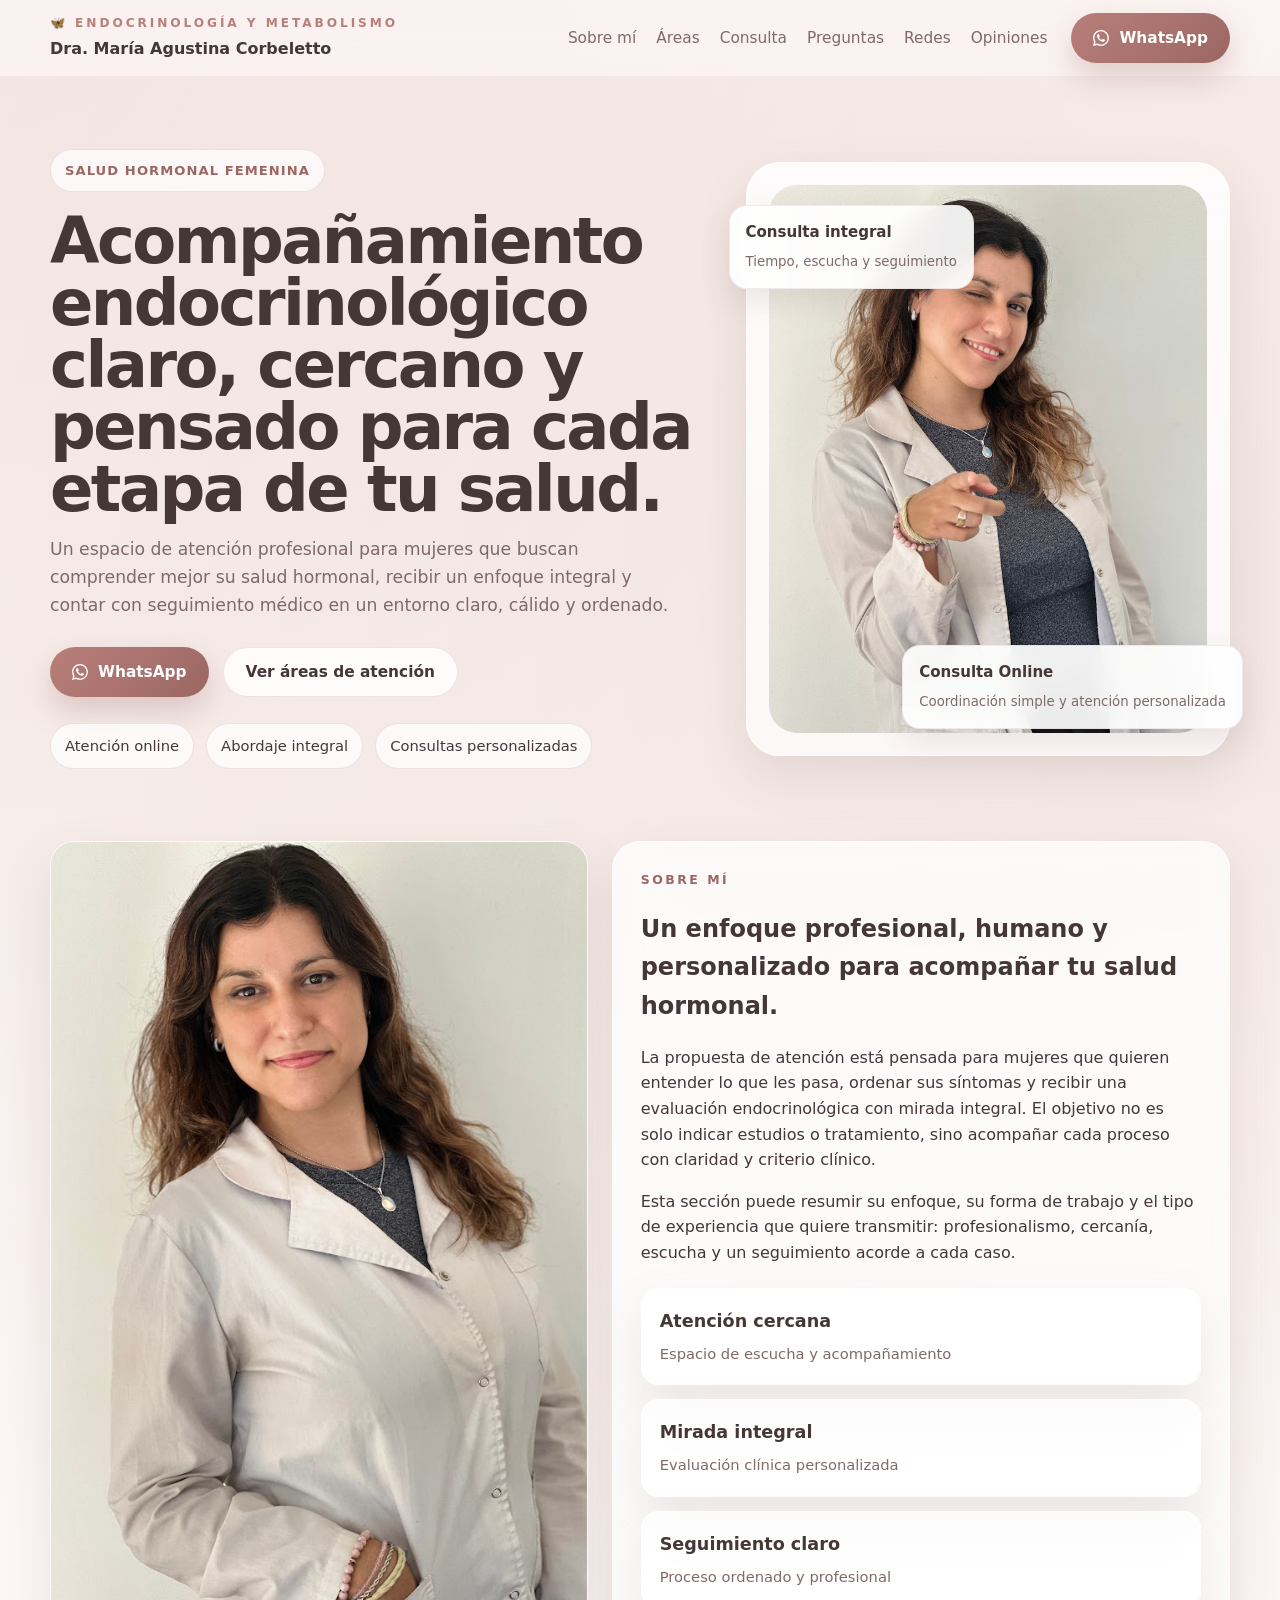
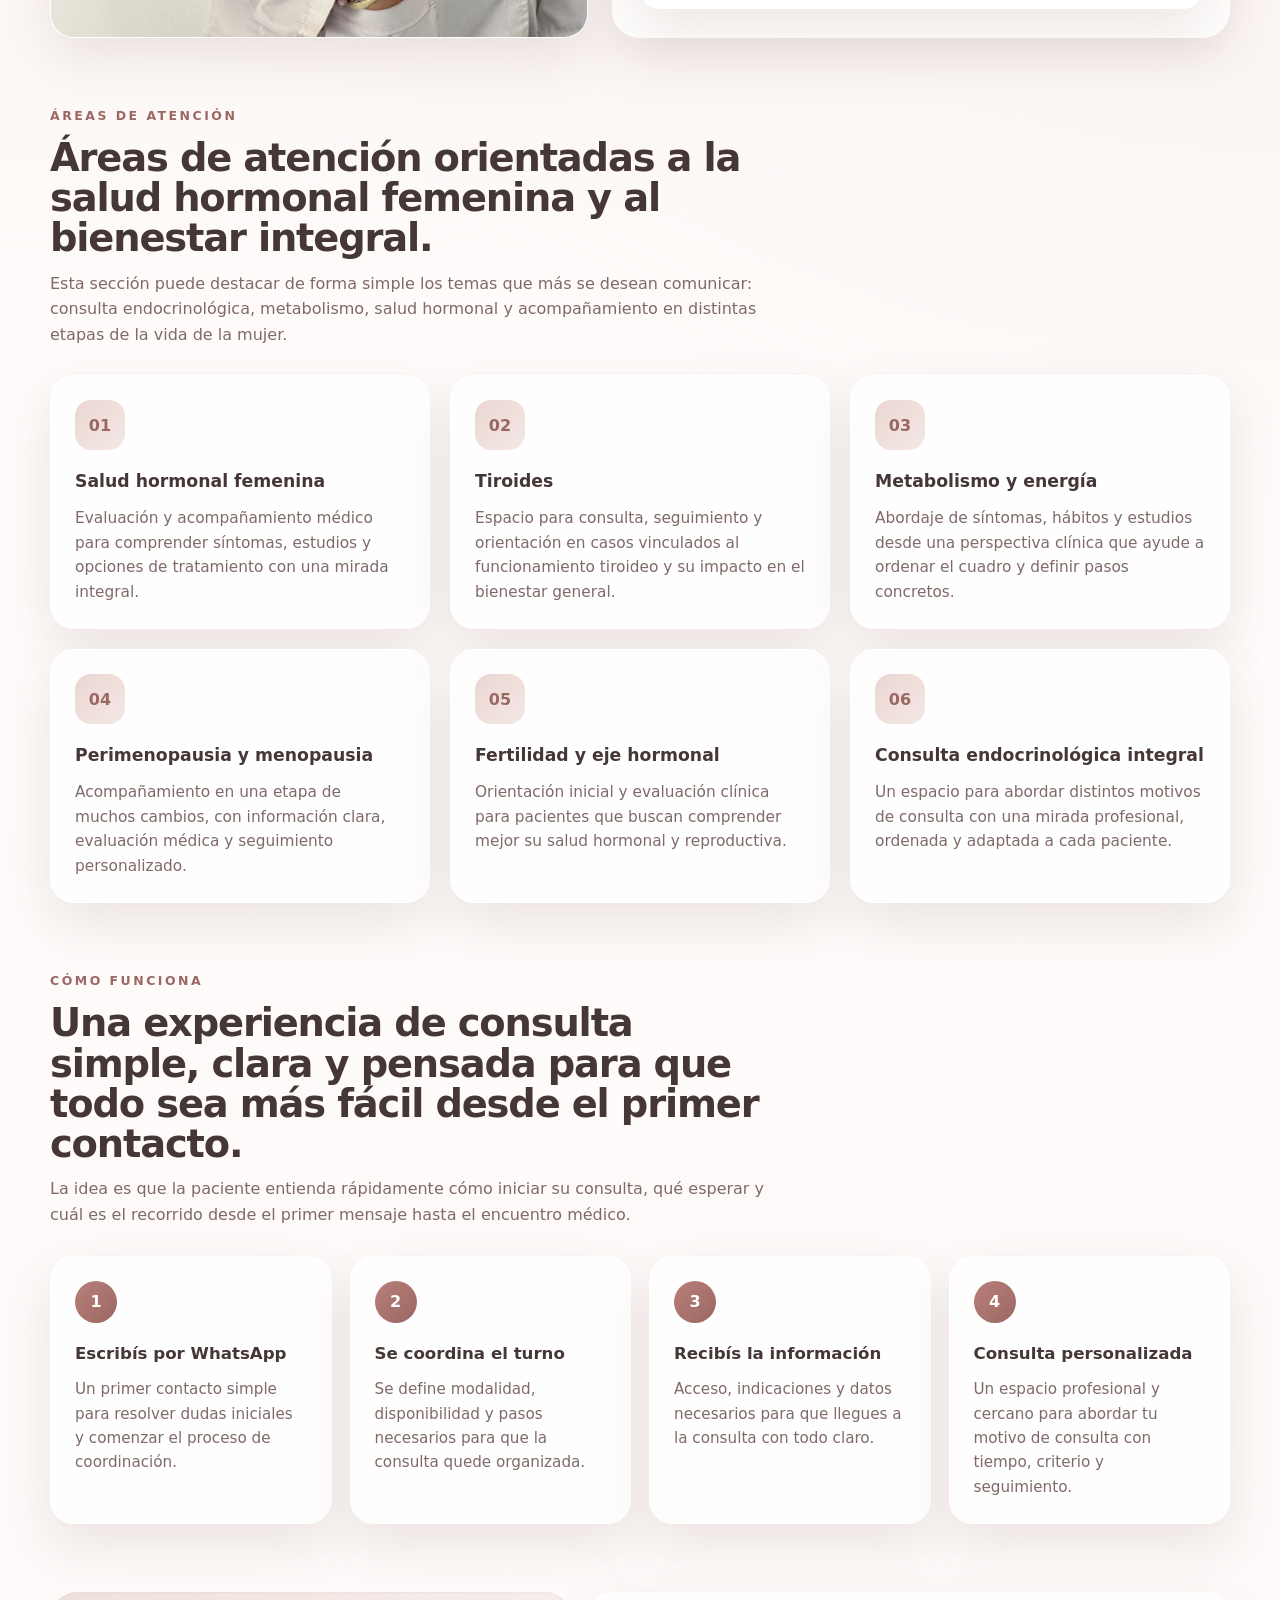
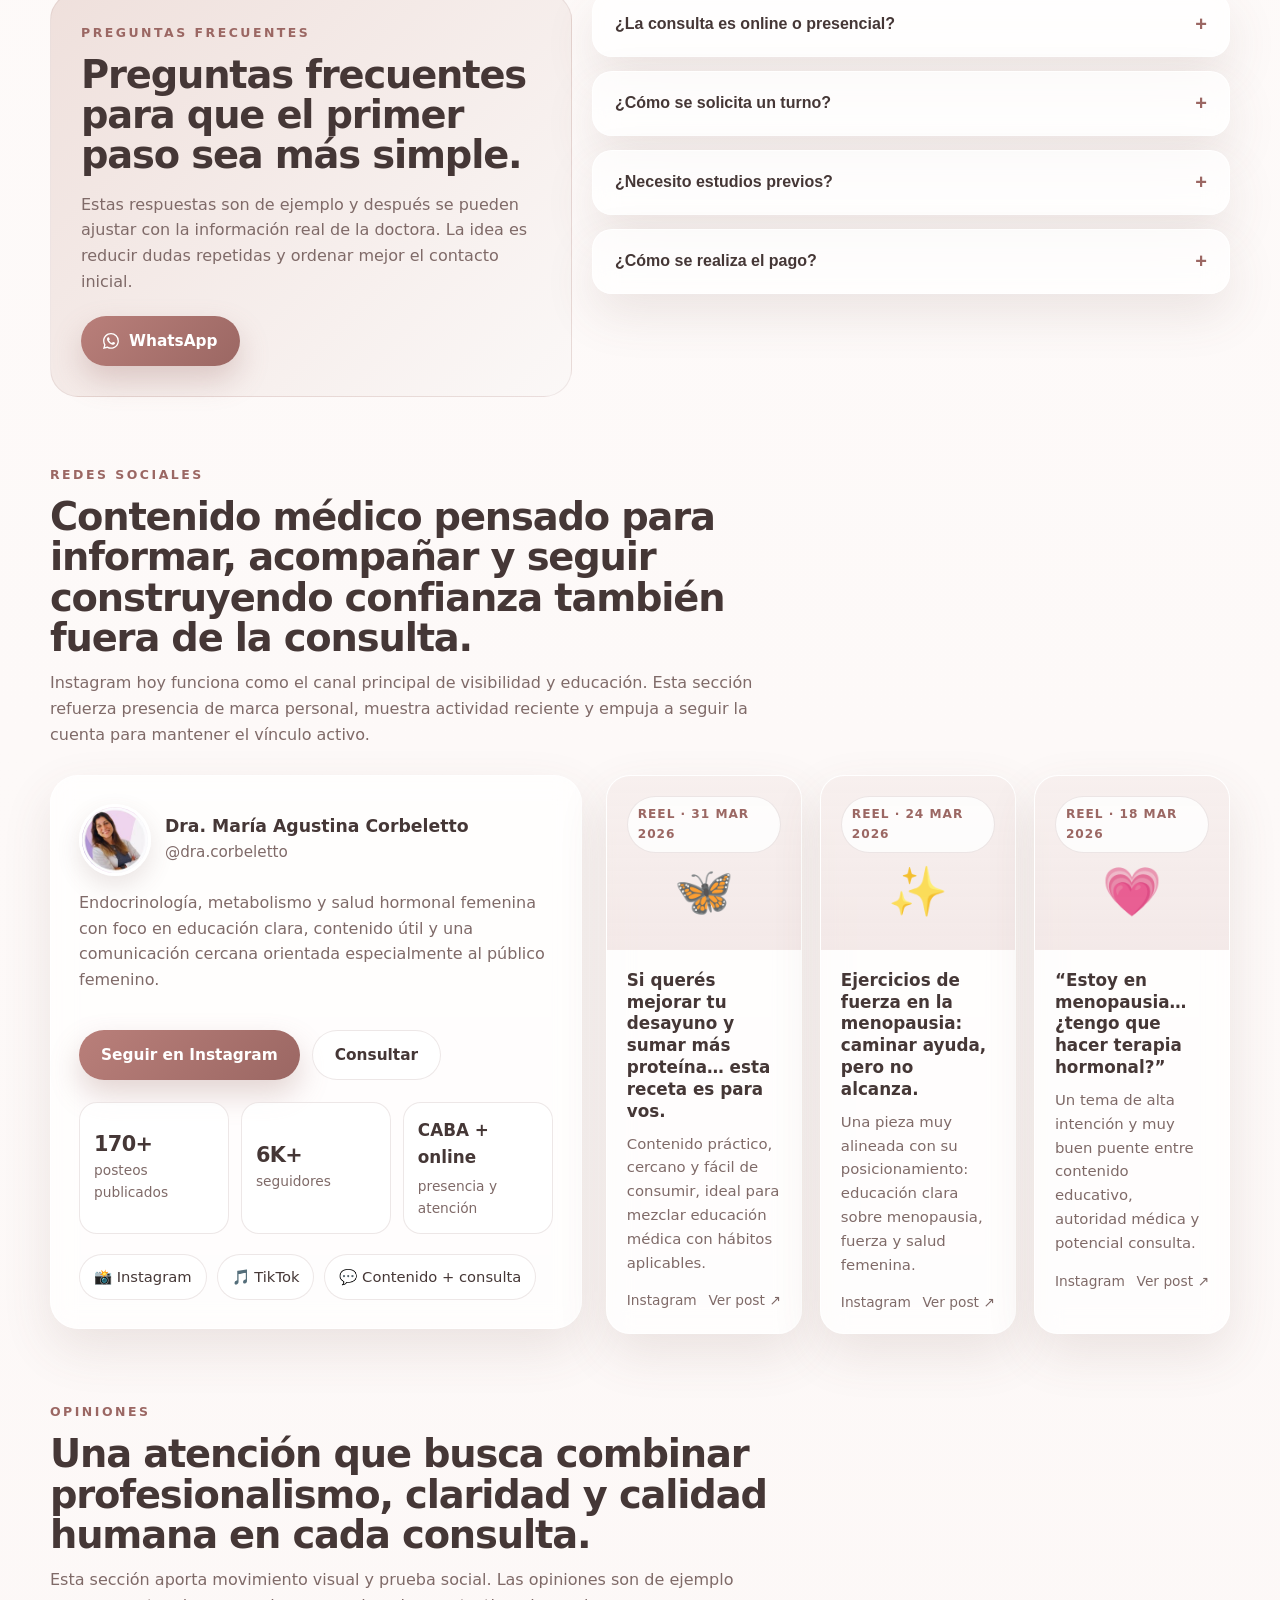
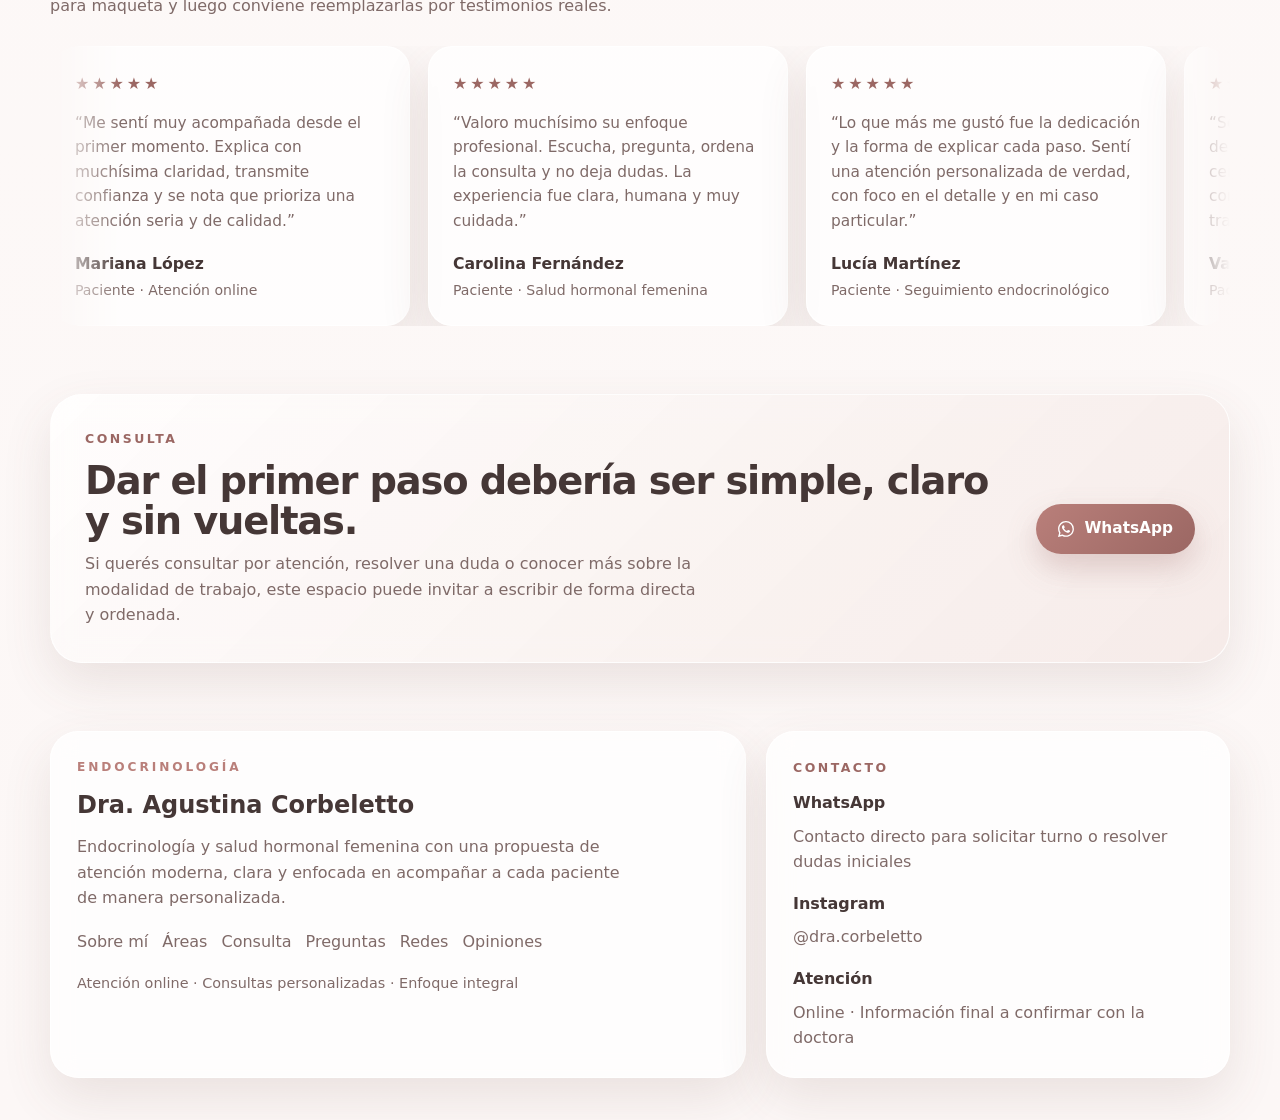
==== commit e9d3b0f1: "Update DraCorbeletto.html" ====
--- a/DraCorbeletto.html
+++ b/DraCorbeletto.html
@@ -1129,7 +1129,7 @@
 
           <div class="hero-card">
             <div class="portrait">
-              <img src="/DraCorbeletto/img/IMG_2350.JPG" alt="Profesional de la salud en consultorio" />
+              <img src="/img/IMG_2350.JPG" alt="Profesional de la salud en consultorio" />
             </div>
 
             <div class="floating-card top">
@@ -1148,7 +1148,7 @@
       <section id="sobre">
         <div class="container about-grid">
           <div class="about-image">
-            <img src="/DraCorbeletto/img/IMG_2359.JPG" alt="Doctora en consulta" />
+            <img src="/img/IMG_2359.JPG" alt="Doctora en consulta" />
           </div>
 
           <div class="glass-card">
@@ -1340,7 +1340,7 @@
             <aside class="social-profile">
               <div class="social-profile-head">
                 <div class="social-profile-avatar">
-                  <img src="/DraCorbeletto/img/Instagram_Profile.jpg" alt="Foto de perfil de la Dra. María Agustina Corbeletto" />
+                  <img src="/img/Instagram_Profile.jpg" alt="Foto de perfil de la Dra. María Agustina Corbeletto" />
                 </div>
                 <div class="social-handle">
                   <strong>Dra. María Agustina Corbeletto</strong>
